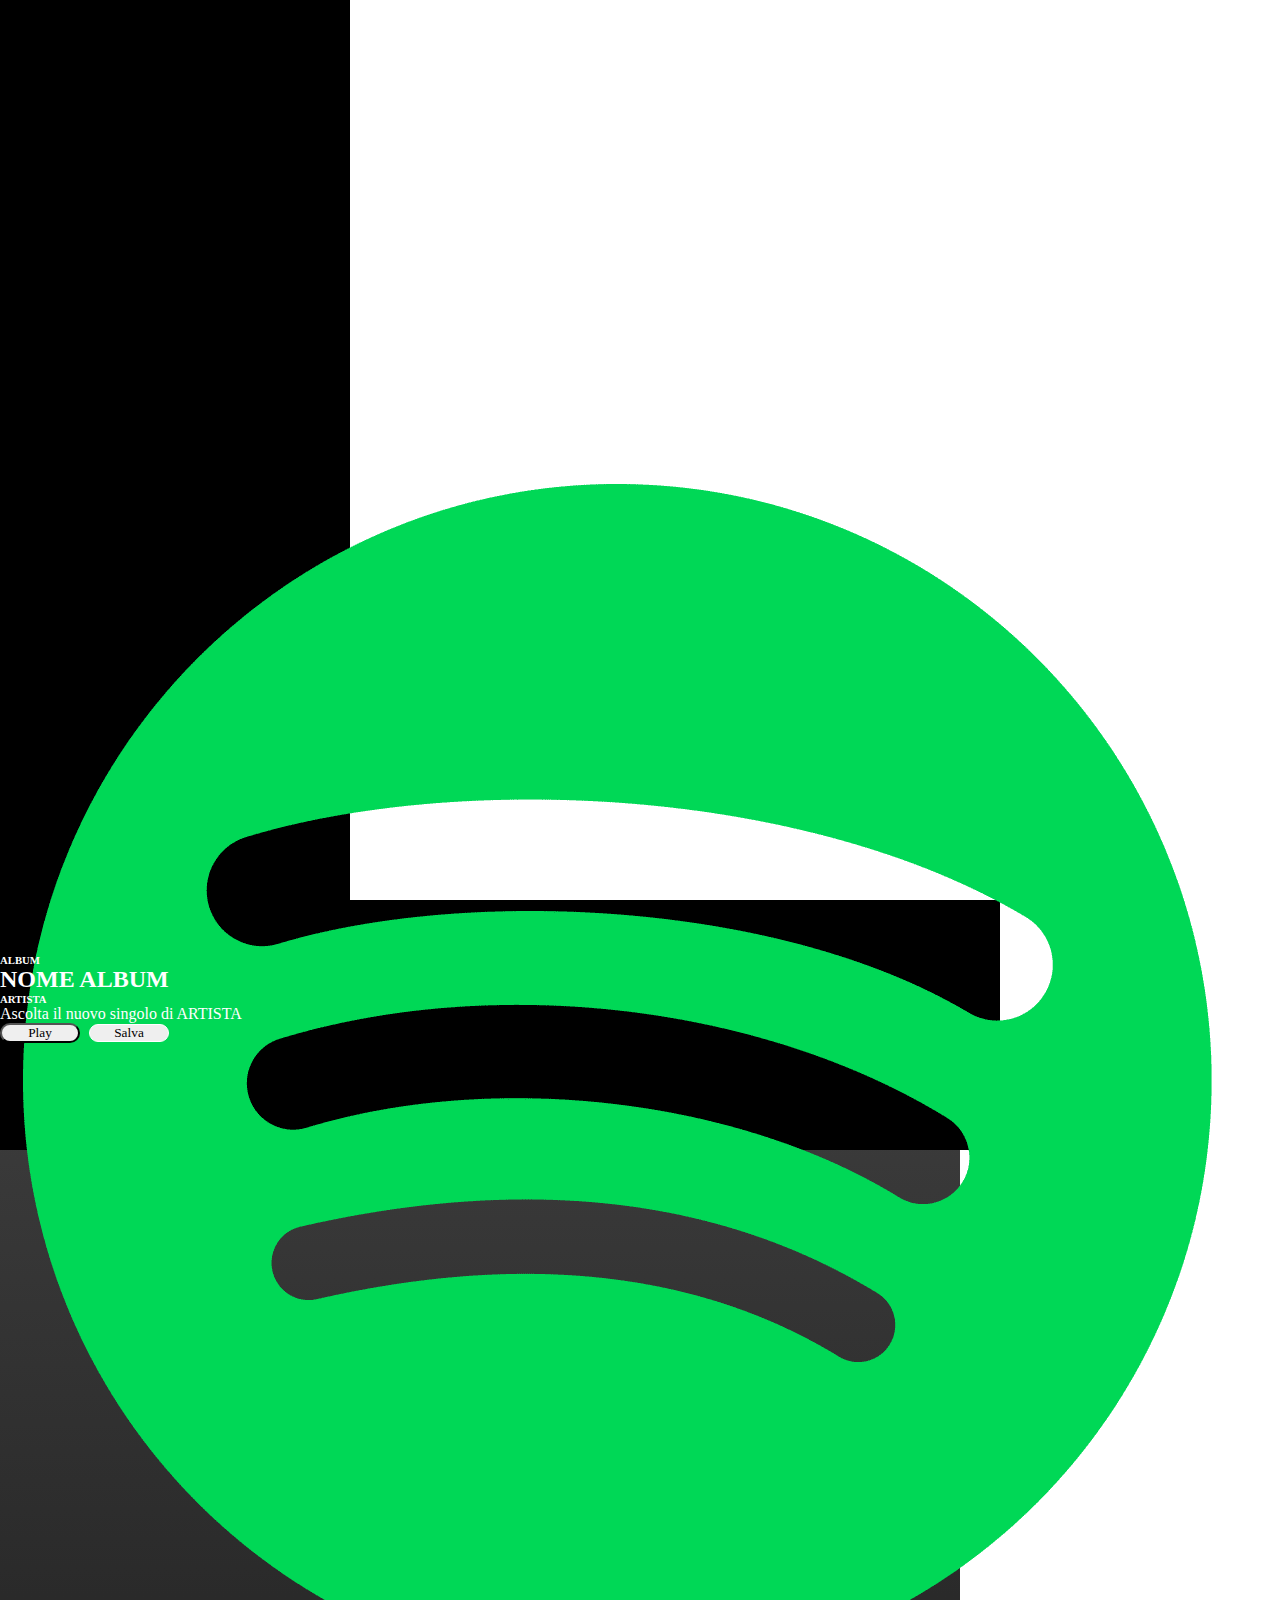
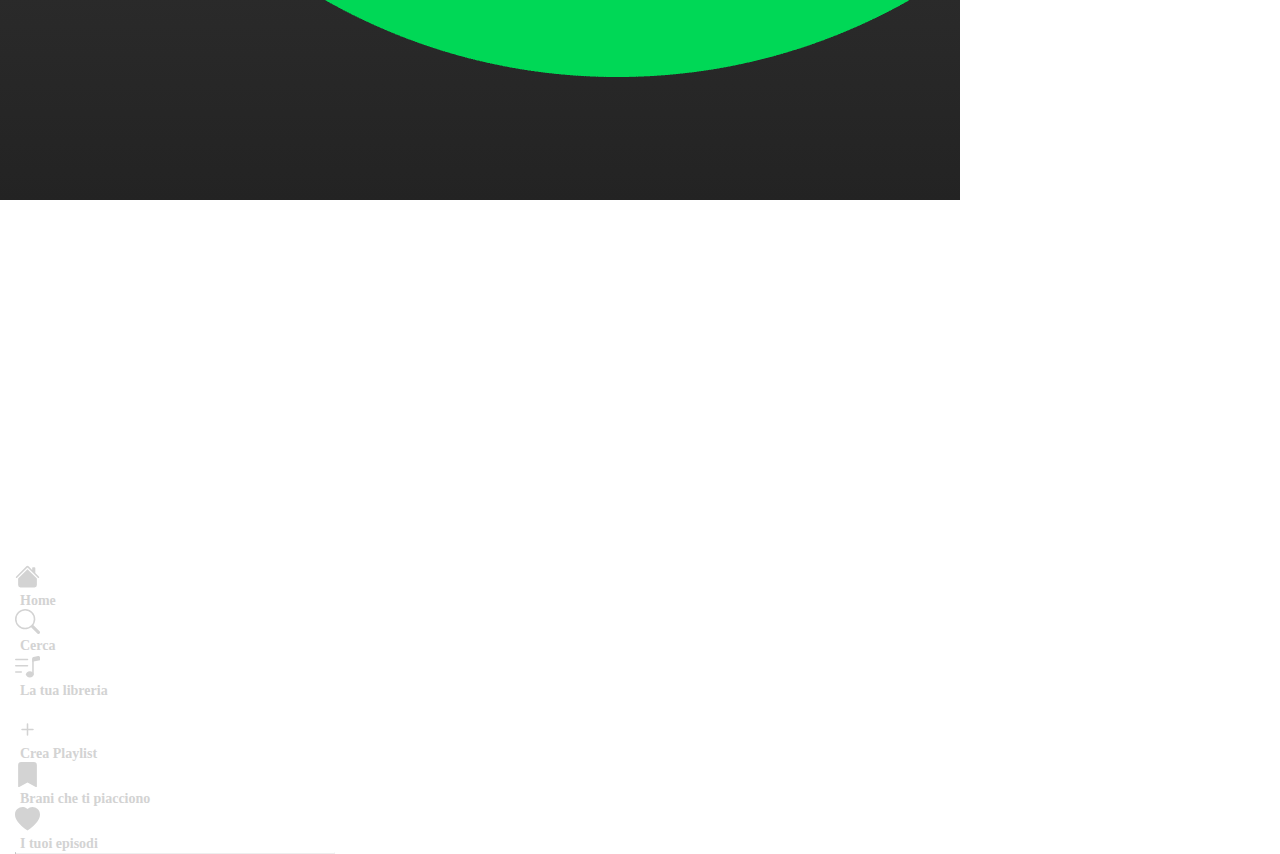
==== index.html @ 91a36e6e "update stile + creazione html" ====
<!DOCTYPE html>
<html lang="en">
  <head>
    <meta charset="utf-8" />
    <meta name="viewport" content="width=device-width, initial-scale=1" />
    <title>Bild-Week 3</title>
    <link rel="preload" href="assets/font/Gotham-Black.otf" as="font" type="font/woff" crossorigin>
    <link
      href="https://cdn.jsdelivr.net/npm/bootstrap@5.3.2/dist/css/bootstrap.min.css"
      rel="stylesheet"
      integrity="sha384-T3c6CoIi6uLrA9TneNEoa7RxnatzjcDSCmG1MXxSR1GAsXEV/Dwwykc2MPK8M2HN"
      crossorigin="anonymous"
    />
    <script
      src="https://cdn.jsdelivr.net/npm/bootstrap@5.3.2/dist/js/bootstrap.bundle.min.js"
      integrity="sha384-C6RzsynM9kWDrMNeT87bh95OGNyZPhcTNXj1NW7RuBCsyN/o0jlpcV8Qyq46cDfL"
      crossorigin="anonymous"
      defer
    ></script>
    <script src="./index.js" type="module"></script>
    <link rel="stylesheet" href="./style.css" />
  </head>
  <body class="d-flex">

    <div id="sideBar_sx" class="d-inline-block">
      <img class="w-25" src="./assets/Spotify-logo.png" alt="" />
      <div id="icons" class="d-flex flex-column">
        <div class="d-flex flex-column gap-3 pt-3">
          <div class="d-flex align-items-center gap-2 svgContainer">
            <svg
              xmlns="http://www.w3.org/2000/svg"
              width="25"
              height="25"
              fill="currentColor"
              class="bi bi-house-fill"
              viewBox="0 0 16 16"
            >
              <path
                d="M8.707 1.5a1 1 0 0 0-1.414 0L.646 8.146a.5.5 0 0 0 .708.708L8 2.207l6.646 6.647a.5.5 0 0 0 .708-.708L13 5.793V2.5a.5.5 0 0 0-.5-.5h-1a.5.5 0 0 0-.5.5v1.293z"
              />
              <path
                d="m8 3.293 6 6V13.5a1.5 1.5 0 0 1-1.5 1.5h-9A1.5 1.5 0 0 1 2 13.5V9.293z"
              />
            </svg>
            <h5>Home</h5>
          </div>
          <div class="d-flex align-items-center gap-2 svgContainer">
            <svg
              xmlns="http://www.w3.org/2000/svg"
              width="25"
              height="25"
              fill="currentColor"
              class="bi bi-search"
              viewBox="0 0 16 16"
            >
              <path
                d="M11.742 10.344a6.5 6.5 0 1 0-1.397 1.398h-.001q.044.06.098.115l3.85 3.85a1 1 0 0 0 1.415-1.414l-3.85-3.85a1 1 0 0 0-.115-.1zM12 6.5a5.5 5.5 0 1 1-11 0 5.5 5.5 0 0 1 11 0"
              />
            </svg>
            <h5>Cerca</h5>
          </div>
          <div class="d-flex align-items-center gap-2 svgContainer">
            <svg
              xmlns="http://www.w3.org/2000/svg"
              width="25"
              height="25"
              fill="currentColor"
              class="bi bi-music-note-list"
              viewBox="0 0 16 16"
            >
              <path
                d="M12 13c0 1.105-1.12 2-2.5 2S7 14.105 7 13s1.12-2 2.5-2 2.5.895 2.5 2"
              />
              <path fill-rule="evenodd" d="M12 3v10h-1V3z" />
              <path
                d="M11 2.82a1 1 0 0 1 .804-.98l3-.6A1 1 0 0 1 16 2.22V4l-5 1z"
              />
              <path
                fill-rule="evenodd"
                d="M0 11.5a.5.5 0 0 1 .5-.5H4a.5.5 0 0 1 0 1H.5a.5.5 0 0 1-.5-.5m0-4A.5.5 0 0 1 .5 7H8a.5.5 0 0 1 0 1H.5a.5.5 0 0 1-.5-.5m0-4A.5.5 0 0 1 .5 3H8a.5.5 0 0 1 0 1H.5a.5.5 0 0 1-.5-.5"
              />
            </svg>
            <h5>La tua libreria</h5>
          </div>
        </div>
        <br />
        <div class="d-flex flex-column gap-3">
          <div class="d-flex align-items-center gap-2 svgContainer">
            <svg
              xmlns="http://www.w3.org/2000/svg"
              width="25"
              height="25"
              fill="currentColor"
              class="bi bi-plus"
              viewBox="0 0 16 16"
            >
              <path
                d="M8 4a.5.5 0 0 1 .5.5v3h3a.5.5 0 0 1 0 1h-3v3a.5.5 0 0 1-1 0v-3h-3a.5.5 0 0 1 0-1h3v-3A.5.5 0 0 1 8 4"
              />
            </svg>
            <h5>Crea Playlist</h5>
          </div>
          <div class="d-flex align-items-center gap-2 svgContainer">
            <svg
              xmlns="http://www.w3.org/2000/svg"
              width="25"
              height="25"
              fill="currentColor"
              class="bi bi-bookmark-fill"
              viewBox="0 0 16 16"
            >
              <path
                d="M2 2v13.5a.5.5 0 0 0 .74.439L8 13.069l5.26 2.87A.5.5 0 0 0 14 15.5V2a2 2 0 0 0-2-2H4a2 2 0 0 0-2 2"
              />
            </svg>
            <h5>Brani che ti piacciono</h5>
          </div>
          <div class="d-flex align-items-center gap-2 svgContainer">
            <svg
              xmlns="http://www.w3.org/2000/svg"
              width="25"
              height="25"
              fill="currentColor"
              class="bi bi-heart-fill"
              viewBox="0 0 16 16"
            >
              <path
                fill-rule="evenodd"
                d="M8 1.314C12.438-3.248 23.534 4.735 8 15-7.534 4.736 3.562-3.248 8 1.314"
              />
            </svg>
            <h5>I tuoi episodi</h5>
          </div>
        </div>
        <hr />
      </div>
      <div id="playlists"></div>
    </div>

    <main id="main" class="">

      <div class="rettangolo m-auto mt-5 d-flex align-items-center">
        <img src="https://miro.medium.com/v2/resize:fit:681/1*EBOL4lka5QjcYoxj6AHp-g.png" class="" alt="">
        <div class="rettangolo-text d-flex flex-column gap-1">
          <h6>ALBUM</h6>
          <h2>NOME ALBUM</h2>
          <h6>ARTISTA</h6>
          <p>Ascolta il nuovo singolo di <span>ARTISTA</span></p>
          <div class="btn-container">
            <button class="btn btn-success text-black">Play</button>
            <button class="btn btn-dark">Salva</button>
          </div>
        </div>
      </div>

    </main>

  </body>
</html>
---- style.css ----
* {
  padding: 0;
  margin: 0;
  object-fit: cover;
  font-family: Gotham !important;
}

body {
  height: 100vh;
}

#sideBar_sx {
  width: 25%;
  background-color: black;
  color: lightgray;
  height: 100%;
  padding-inline: 15px;
}

#sideBar_sx svg {
  padding: 0 !important;
  opacity: 50;
}

#sideBar_sx h5 {
  margin: 0;
  margin-left: 5px;
  font-size: 14px;
}

.svgContainer:hover {
  cursor: pointer;
  color: white;
  opacity: 100;
}

hr {
  border-top: 1px solid white;
  opacity: 100;
}

#main {
  width: 75%;
  height: 100%;
  background: rgb(35, 35, 35);
  background: -moz-linear-gradient(
    0deg,
    rgba(35, 35, 35, 1) 0%,
    rgba(66, 66, 66, 1) 100%
  );
  background: -webkit-linear-gradient(
    0deg,
    rgba(35, 35, 35, 1) 0%,
    rgba(66, 66, 66, 1) 100%
  );
  background: linear-gradient(
    0deg,
    rgba(35, 35, 35, 1) 0%,
    rgba(66, 66, 66, 1) 100%
  );
  filter: progid:DXImageTransform.Microsoft.gradient(startColorstr="#232323",endColorstr="#424242",GradientType=1);
}

/* main */

.rettangolo {
  width: 1000px;
  height: 250px;
  background-color: black;
  color: white;
}

.rettangolo img {
  width: 200px;
  margin: 25px;
}

.rettangolo button {
  font-weight: 500;
  width: 80px;
  border-radius: 25px;
  margin-right: 5px;
}

.btn-dark {
    border: 1px solid white;
}
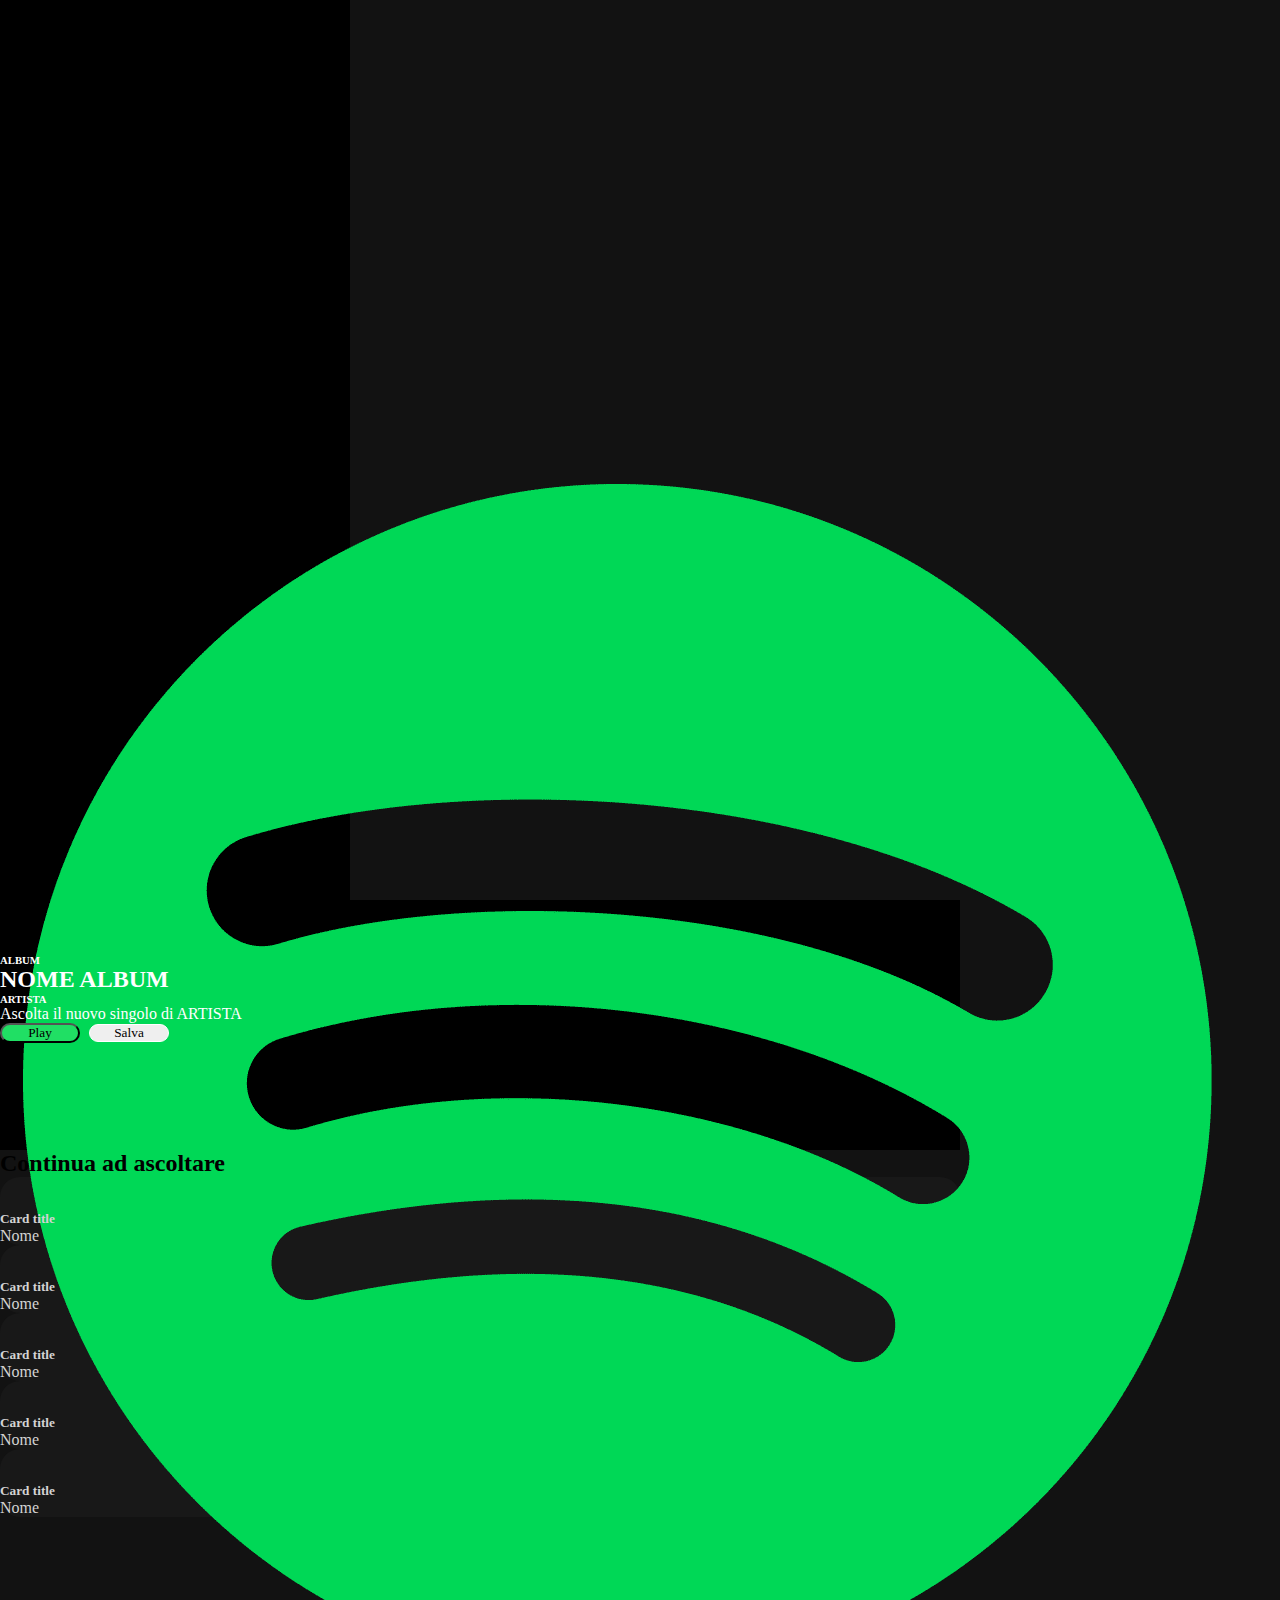
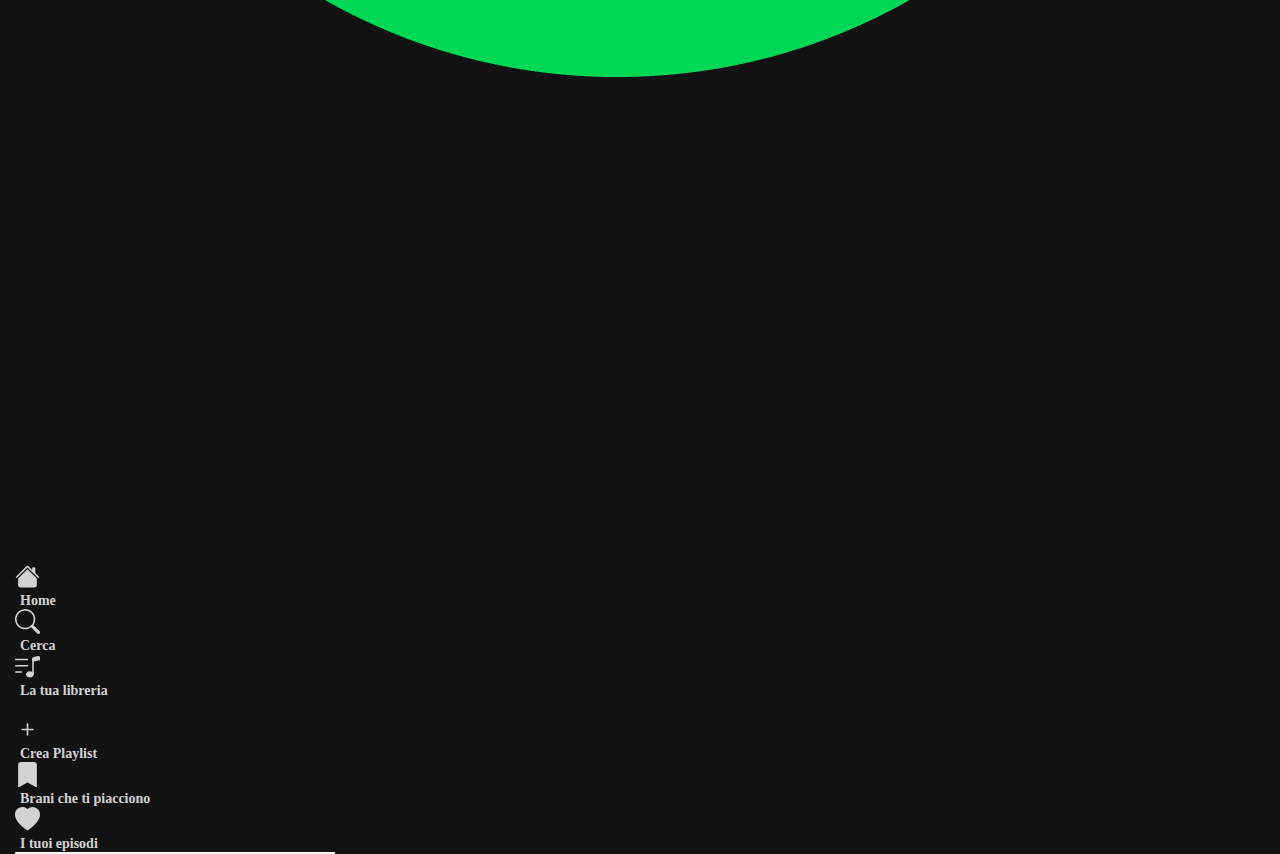
==== commit 7ab772d9: "up stili" ====
--- a/index.html
+++ b/index.html
@@ -3,8 +3,14 @@
   <head>
     <meta charset="utf-8" />
     <meta name="viewport" content="width=device-width, initial-scale=1" />
-    <title>Bild-Week 3</title>
-    <link rel="preload" href="assets/font/Gotham-Black.otf" as="font" type="font/woff" crossorigin>
+    <title>Build-Week 3</title>
+    <link
+      rel="preload"
+      href="assets/font/Gotham-Black.otf"
+      as="font"
+      type="font/woff"
+      crossorigin
+    />
     <link
       href="https://cdn.jsdelivr.net/npm/bootstrap@5.3.2/dist/css/bootstrap.min.css"
       rel="stylesheet"
@@ -21,7 +27,6 @@
     <link rel="stylesheet" href="./style.css" />
   </head>
   <body class="d-flex">
-
     <div id="sideBar_sx" class="d-inline-block">
       <img class="w-25" src="./assets/Spotify-logo.png" alt="" />
       <div id="icons" class="d-flex flex-column">
@@ -137,10 +142,13 @@
       <div id="playlists"></div>
     </div>
 
-    <main id="main" class="">
-
-      <div class="rettangolo m-auto mt-5 d-flex align-items-center">
-        <img src="https://miro.medium.com/v2/resize:fit:681/1*EBOL4lka5QjcYoxj6AHp-g.png" class="" alt="">
+    <main id="main" class="container">
+      <div class="rettangolo mt-5 d-flex align-items-center">
+        <img
+          src="https://miro.medium.com/v2/resize:fit:681/1*EBOL4lka5QjcYoxj6AHp-g.png"
+          class=""
+          alt=""
+        />
         <div class="rettangolo-text d-flex flex-column gap-1">
           <h6>ALBUM</h6>
           <h2>NOME ALBUM</h2>
@@ -153,7 +161,78 @@
         </div>
       </div>
 
+      <div class="mt-4">
+        <h2 class="text-white">Continua ad ascoltare</h2>
+        <div
+          class="card-container d-flex row justify-content-between mt-4"
+        >
+          <div class="card d-flex align-items-start col-lg-2">
+            <img
+              src="https://miro.medium.com/v2/resize:fit:681/1*EBOL4lka5QjcYoxj6AHp-g.png"
+              class="album-img"
+              alt=""
+            />
+            <div class="card-body pt-0">
+              <h5 class="card-title text-white">Card title</h5>
+              <p class="card-text">
+                Nome
+              </p>
+            </div>
+          </div>
+          <div class="card d-flex align-items-start col-lg-2">
+            <img
+              src="https://miro.medium.com/v2/resize:fit:681/1*EBOL4lka5QjcYoxj6AHp-g.png"
+              class="album-img"
+              alt=""
+            />
+            <div class="card-body pt-0">
+              <h5 class="card-title text-white">Card title</h5>
+              <p class="card-text">
+                Nome
+              </p>
+            </div>
+          </div>
+          <div class="card d-flex align-items-start col-lg-2">
+            <img
+              src="https://miro.medium.com/v2/resize:fit:681/1*EBOL4lka5QjcYoxj6AHp-g.png"
+              class="album-img"
+              alt=""
+            />
+            <div class="card-body pt-0">
+              <h5 class="card-title text-white">Card title</h5>
+              <p class="card-text">
+                Nome
+              </p>
+            </div>
+          </div>
+          <div class="card d-flex align-items-start col-lg-2">
+            <img
+              src="https://miro.medium.com/v2/resize:fit:681/1*EBOL4lka5QjcYoxj6AHp-g.png"
+              class="album-img"
+              alt=""
+            />
+            <div class="card-body pt-0">
+              <h5 class="card-title text-white">Card title</h5>
+              <p class="card-text">
+                Nome
+              </p>
+            </div>
+          </div>
+          <div class="card d-flex align-items-start col-lg-2">
+            <img
+              src="https://miro.medium.com/v2/resize:fit:681/1*EBOL4lka5QjcYoxj6AHp-g.png"
+              class="album-img"
+              alt=""
+            />
+            <div class="card-body pt-0">
+              <h5 class="card-title text-white">Card title</h5>
+              <p class="card-text"> 
+                Nome
+              </p>
+            </div>
+          </div>
+        </div>
+      </div>
     </main>
-
   </body>
 </html>
--- a/style.css
+++ b/style.css
@@ -7,6 +7,7 @@
 
 body {
   height: 100vh;
+  background-color:#121212;
 }
 
 #sideBar_sx {
@@ -42,29 +43,16 @@
 #main {
   width: 75%;
   height: 100%;
-  background: rgb(35, 35, 35);
-  background: -moz-linear-gradient(
-    0deg,
-    rgba(35, 35, 35, 1) 0%,
-    rgba(66, 66, 66, 1) 100%
-  );
-  background: -webkit-linear-gradient(
-    0deg,
-    rgba(35, 35, 35, 1) 0%,
-    rgba(66, 66, 66, 1) 100%
-  );
-  background: linear-gradient(
-    0deg,
-    rgba(35, 35, 35, 1) 0%,
-    rgba(66, 66, 66, 1) 100%
-  );
-  filter: progid:DXImageTransform.Microsoft.gradient(startColorstr="#232323",endColorstr="#424242",GradientType=1);
+}
+
+.btn-success {
+  background-color: #20DF64;
 }
 
 /* main */
 
 .rettangolo {
-  width: 1000px;
+  width: 100%;
   height: 250px;
   background-color: black;
   color: white;
@@ -85,3 +73,23 @@
 .btn-dark {
     border: 1px solid white;
 }
+
+.card {
+  border-radius: 20px;
+  background-color: #181818;
+  color: lightgray;
+  padding: 0;
+}
+
+.card:hover {
+  background-color: #282828;
+  cursor: pointer;
+}
+
+.album-img {
+  width: 100%;
+  padding: 15px;
+  border-radius: 25px;
+}
+
+
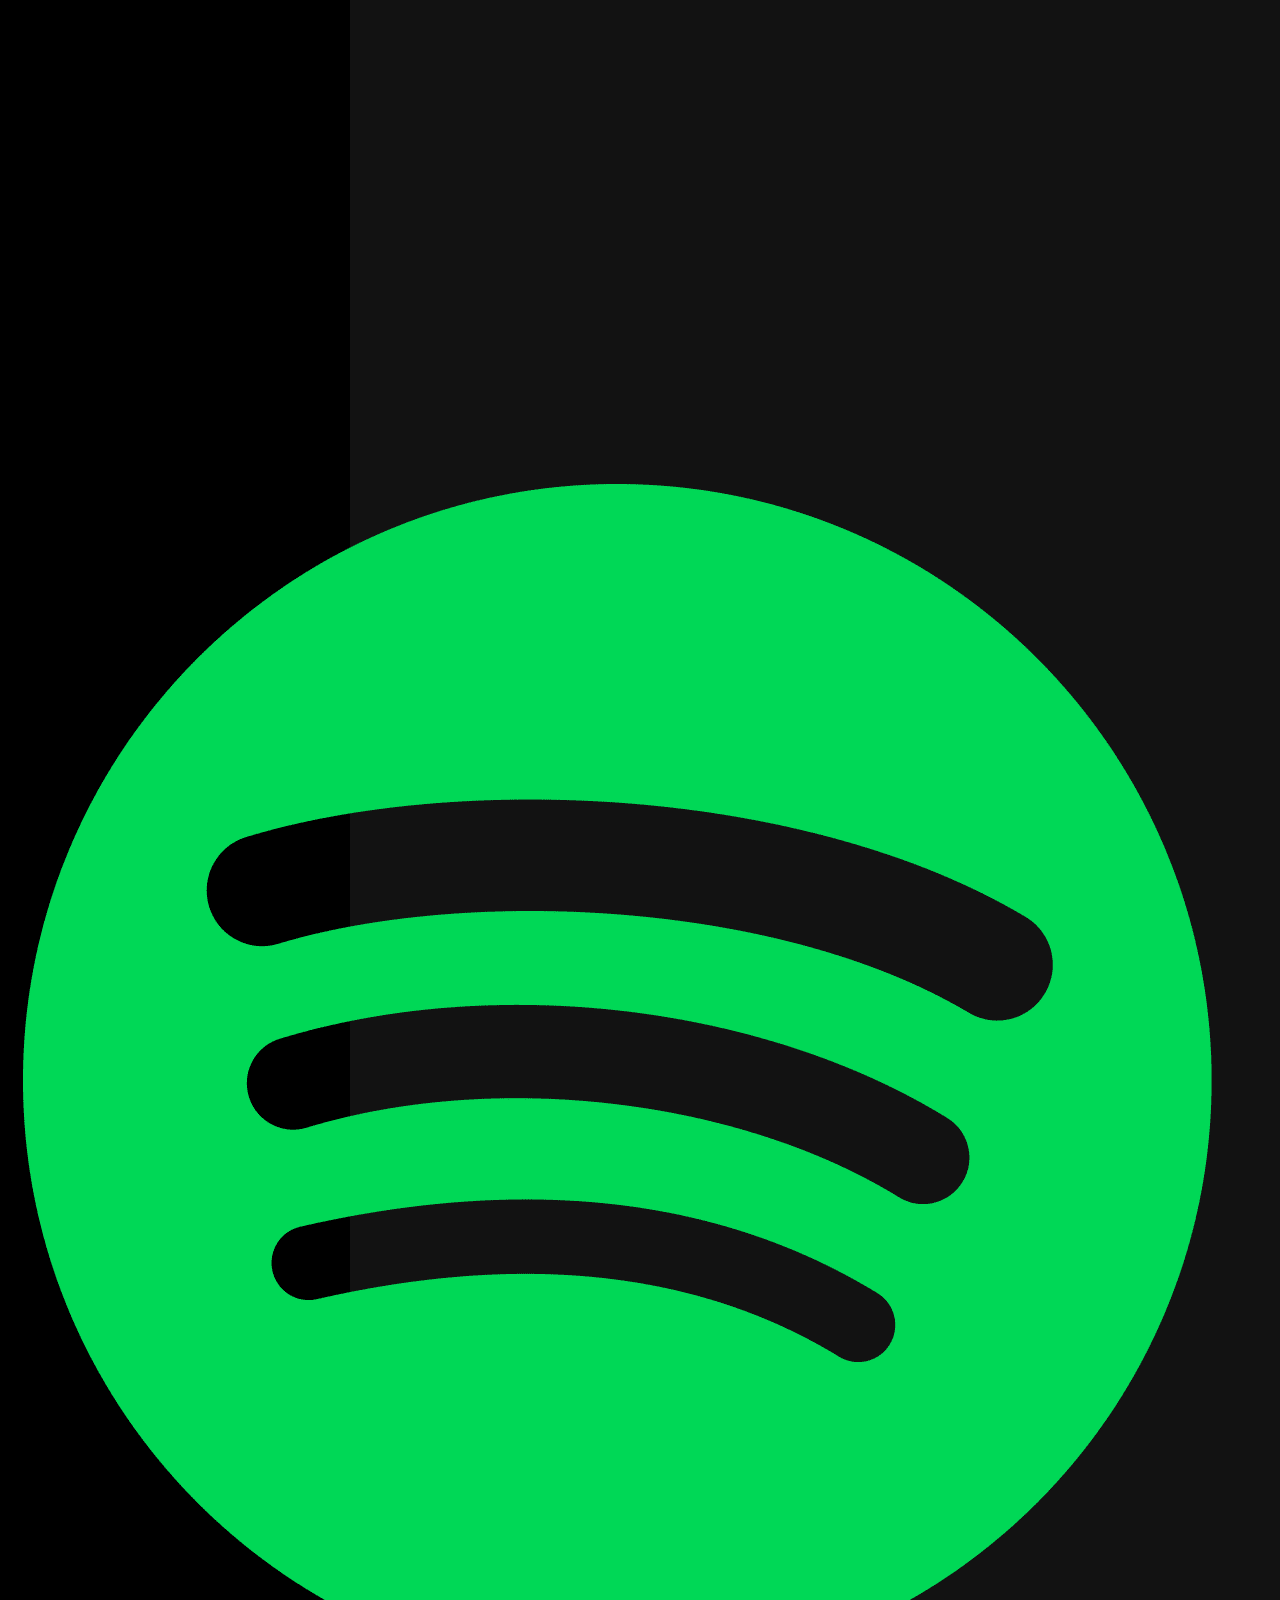
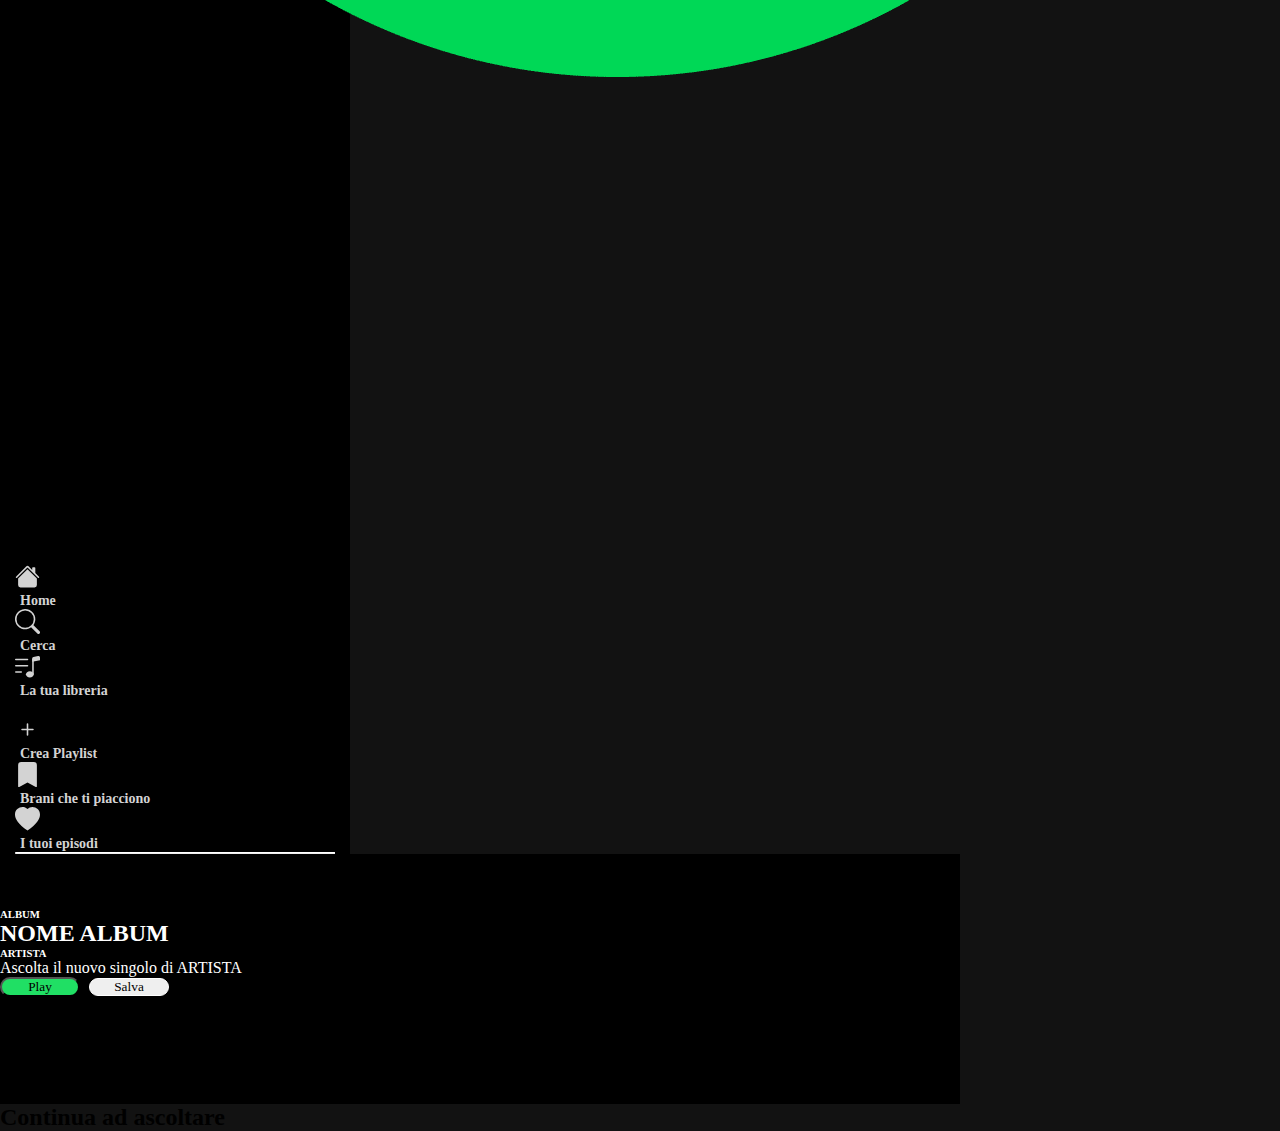
==== commit 636101a2: "update prima fetch + listener" ====
--- a/index.html
+++ b/index.html
@@ -163,74 +163,9 @@
 
       <div class="mt-4">
         <h2 class="text-white">Continua ad ascoltare</h2>
-        <div
-          class="card-container d-flex row justify-content-between mt-4"
+        <div id="card-container"
+          class="card-container d-flex row justify-content-between mt-4 gap-4 flex-wrap"
         >
-          <div class="card d-flex align-items-start col-lg-2">
-            <img
-              src="https://miro.medium.com/v2/resize:fit:681/1*EBOL4lka5QjcYoxj6AHp-g.png"
-              class="album-img"
-              alt=""
-            />
-            <div class="card-body pt-0">
-              <h5 class="card-title text-white">Card title</h5>
-              <p class="card-text">
-                Nome
-              </p>
-            </div>
-          </div>
-          <div class="card d-flex align-items-start col-lg-2">
-            <img
-              src="https://miro.medium.com/v2/resize:fit:681/1*EBOL4lka5QjcYoxj6AHp-g.png"
-              class="album-img"
-              alt=""
-            />
-            <div class="card-body pt-0">
-              <h5 class="card-title text-white">Card title</h5>
-              <p class="card-text">
-                Nome
-              </p>
-            </div>
-          </div>
-          <div class="card d-flex align-items-start col-lg-2">
-            <img
-              src="https://miro.medium.com/v2/resize:fit:681/1*EBOL4lka5QjcYoxj6AHp-g.png"
-              class="album-img"
-              alt=""
-            />
-            <div class="card-body pt-0">
-              <h5 class="card-title text-white">Card title</h5>
-              <p class="card-text">
-                Nome
-              </p>
-            </div>
-          </div>
-          <div class="card d-flex align-items-start col-lg-2">
-            <img
-              src="https://miro.medium.com/v2/resize:fit:681/1*EBOL4lka5QjcYoxj6AHp-g.png"
-              class="album-img"
-              alt=""
-            />
-            <div class="card-body pt-0">
-              <h5 class="card-title text-white">Card title</h5>
-              <p class="card-text">
-                Nome
-              </p>
-            </div>
-          </div>
-          <div class="card d-flex align-items-start col-lg-2">
-            <img
-              src="https://miro.medium.com/v2/resize:fit:681/1*EBOL4lka5QjcYoxj6AHp-g.png"
-              class="album-img"
-              alt=""
-            />
-            <div class="card-body pt-0">
-              <h5 class="card-title text-white">Card title</h5>
-              <p class="card-text"> 
-                Nome
-              </p>
-            </div>
-          </div>
         </div>
       </div>
     </main>
--- a/style.css
+++ b/style.css
@@ -6,7 +6,6 @@
 }
 
 body {
-  height: 100vh;
   background-color:#121212;
 }
 
@@ -14,7 +13,6 @@
   width: 25%;
   background-color: black;
   color: lightgray;
-  height: 100%;
   padding-inline: 15px;
 }
 
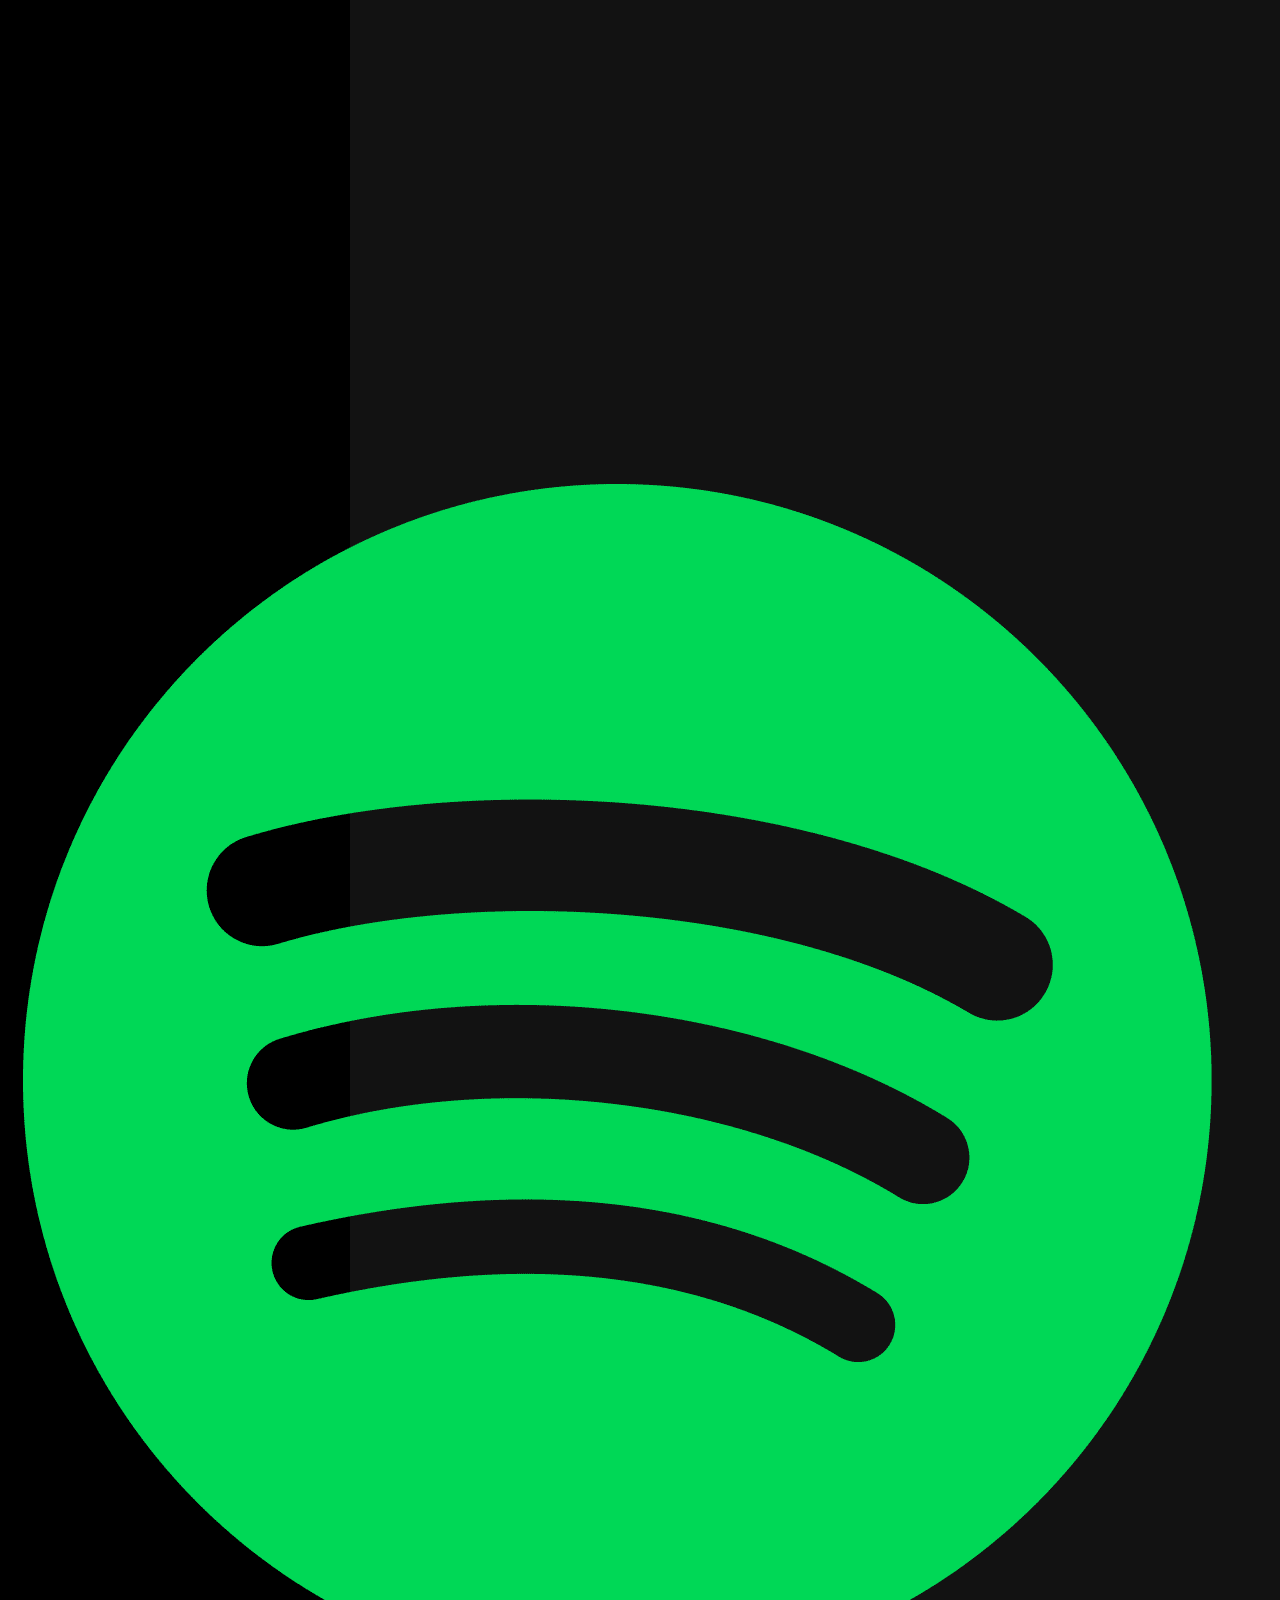
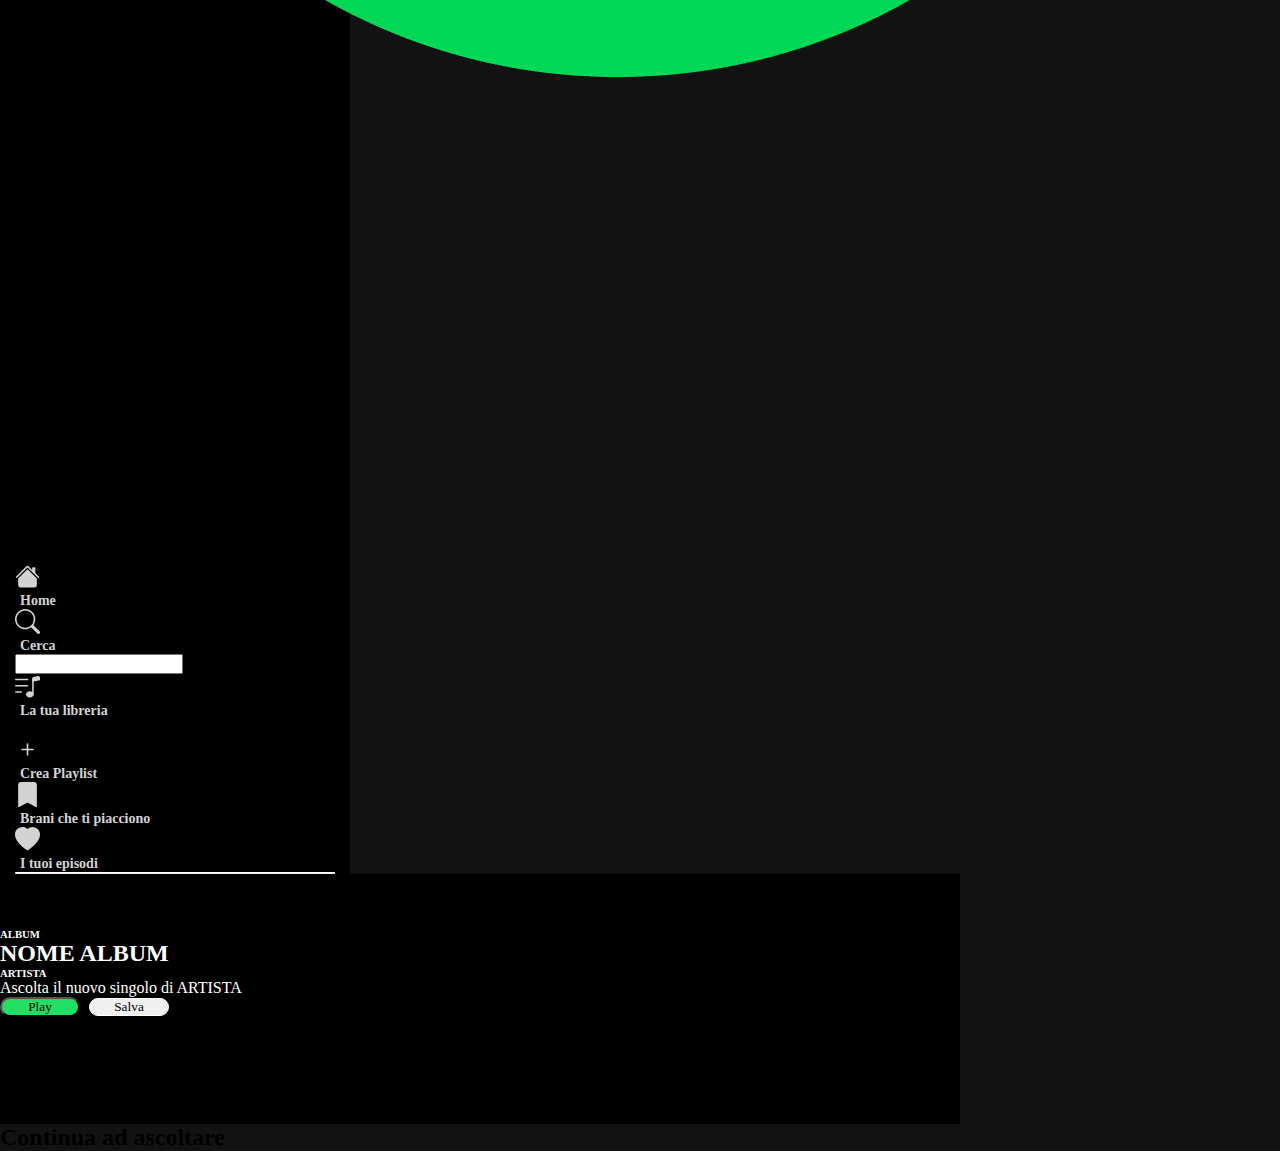
==== commit b6b1a892: "up fetch" ====
--- a/index.html
+++ b/index.html
@@ -62,7 +62,8 @@
                 d="M11.742 10.344a6.5 6.5 0 1 0-1.397 1.398h-.001q.044.06.098.115l3.85 3.85a1 1 0 0 0 1.415-1.414l-3.85-3.85a1 1 0 0 0-.115-.1zM12 6.5a5.5 5.5 0 1 1-11 0 5.5 5.5 0 0 1 11 0"
               />
             </svg>
-            <h5>Cerca</h5>
+            <h5 id="search">Cerca</h5>
+            <input id="input" type="text" class="d-none">
           </div>
           <div class="d-flex align-items-center gap-2 svgContainer">
             <svg
--- a/style.css
+++ b/style.css
@@ -2,7 +2,7 @@
   padding: 0;
   margin: 0;
   object-fit: cover;
-  font-family: Gotham !important;
+  font-family: 'Gotham';
 }
 
 body {
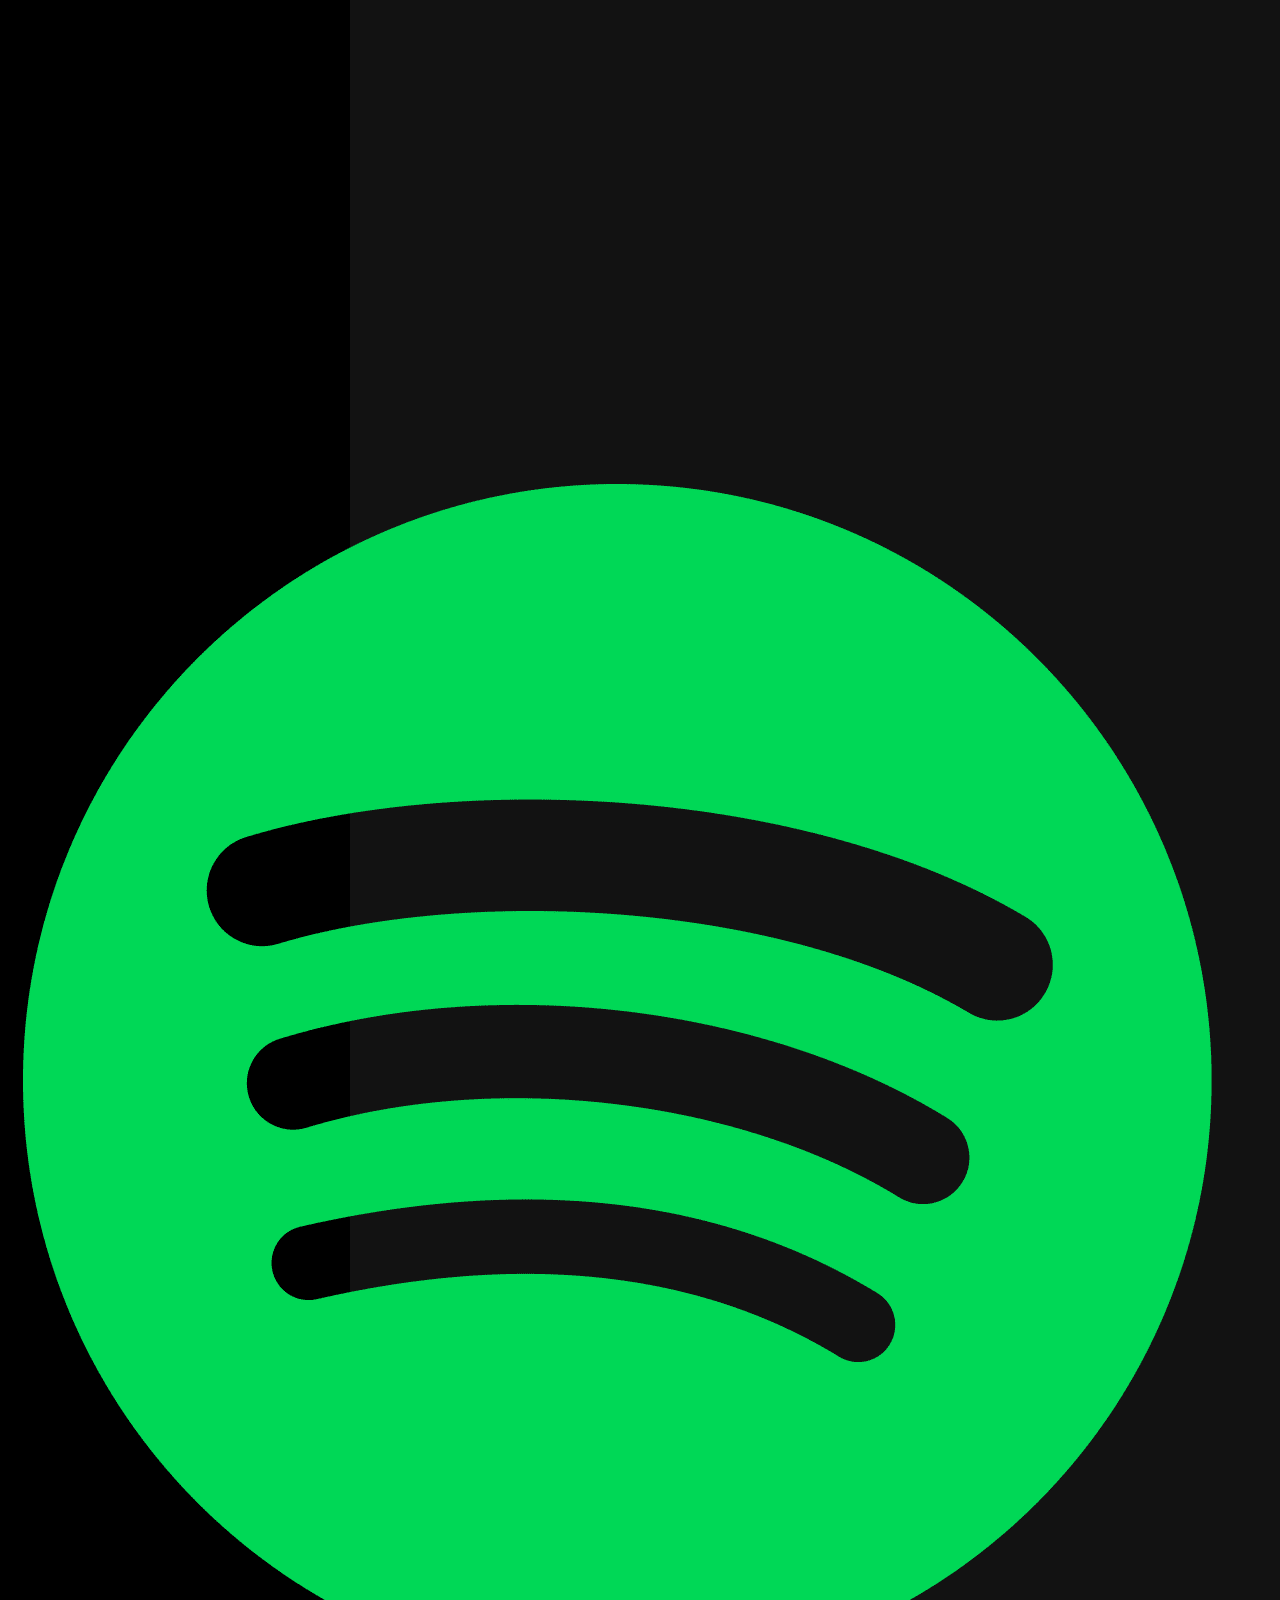
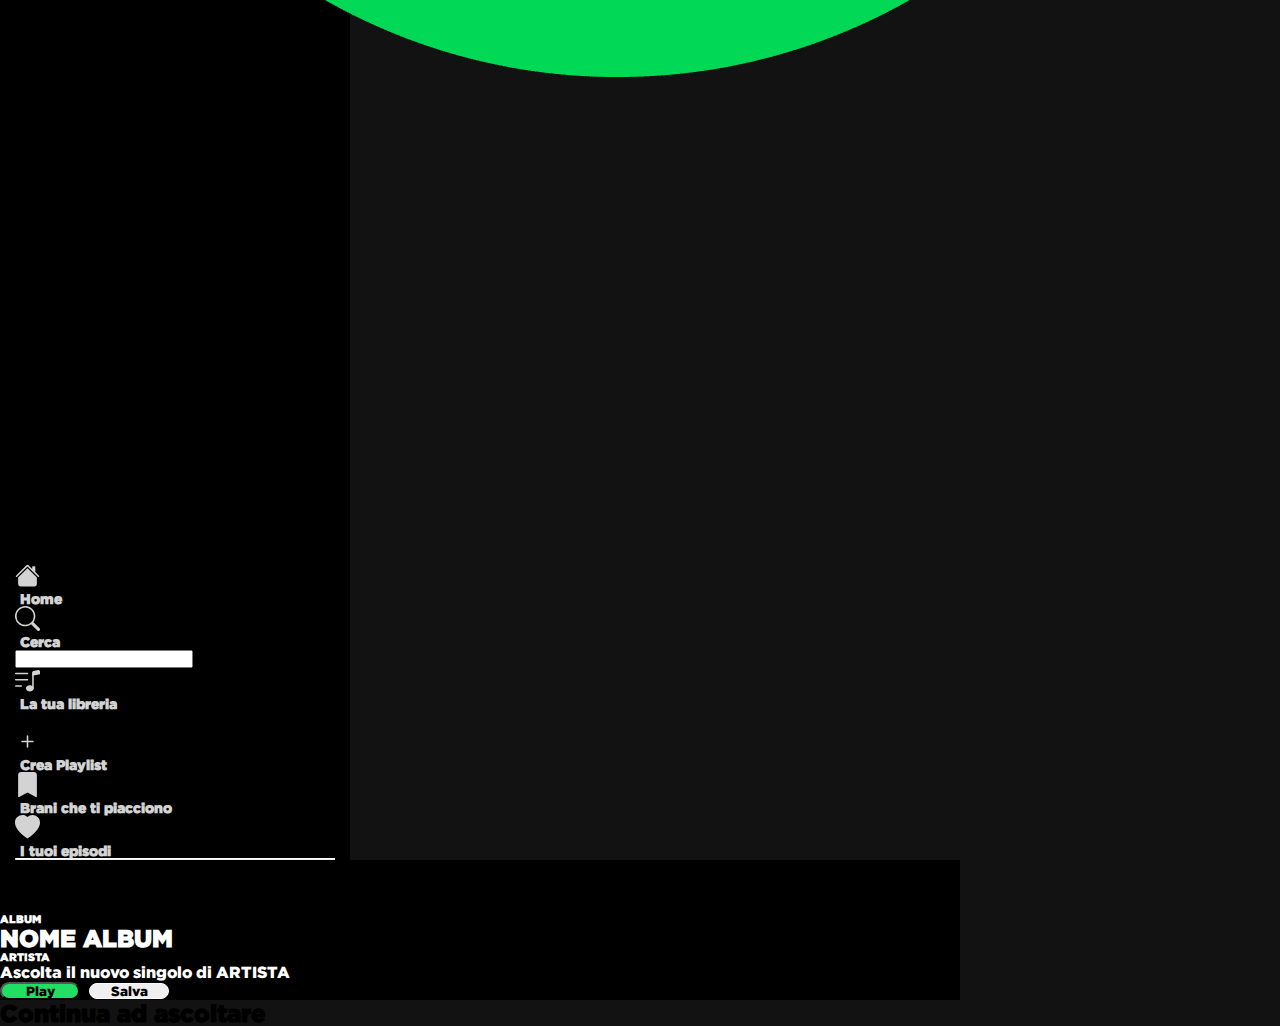
==== commit c2bbd822: "update" ====
--- a/index.html
+++ b/index.html
@@ -27,7 +27,7 @@
     <link rel="stylesheet" href="./style.css" />
   </head>
   <body class="d-flex">
-    <div id="sideBar_sx" class="d-inline-block">
+    <div id="sideBar_sx" class="d-inline-block d-lg-block d-none">
       <img class="w-25" src="./assets/Spotify-logo.png" alt="" />
       <div id="icons" class="d-flex flex-column">
         <div class="d-flex flex-column gap-3 pt-3">
@@ -143,14 +143,14 @@
       <div id="playlists"></div>
     </div>
 
-    <main id="main" class="container">
-      <div class="rettangolo mt-5 d-flex align-items-center">
+    <main id="main" class="container col-md-12">
+      <div class="rettangolo mt-5 d-flex align-items-center flex-wrap">
         <img
           src="https://miro.medium.com/v2/resize:fit:681/1*EBOL4lka5QjcYoxj6AHp-g.png"
           class=""
           alt=""
         />
-        <div class="rettangolo-text d-flex flex-column gap-1">
+        <div class="rettangolo-text d-flex flex-column gap-1 m-2">
           <h6>ALBUM</h6>
           <h2>NOME ALBUM</h2>
           <h6>ARTISTA</h6>
@@ -165,7 +165,7 @@
       <div class="mt-4">
         <h2 class="text-white">Continua ad ascoltare</h2>
         <div id="card-container"
-          class="card-container d-flex row justify-content-between mt-4 gap-4 flex-wrap"
+          class="card-container d-flex row justify-content-evenly mt-4 gap-4 flex-wrap"
         >
         </div>
       </div>
--- a/style.css
+++ b/style.css
@@ -1,8 +1,13 @@
+@font-face {
+  font-family: Gotham;
+  src: url('./assets/font/Gotham-Black.otf')  format('opentype');
+}
+
 * {
   padding: 0;
   margin: 0;
   object-fit: cover;
-  font-family: 'Gotham';
+  font-family: Gotham;
 }
 
 body {
@@ -51,7 +56,7 @@
 
 .rettangolo {
   width: 100%;
-  height: 250px;
+  height: 10%;
   background-color: black;
   color: white;
 }
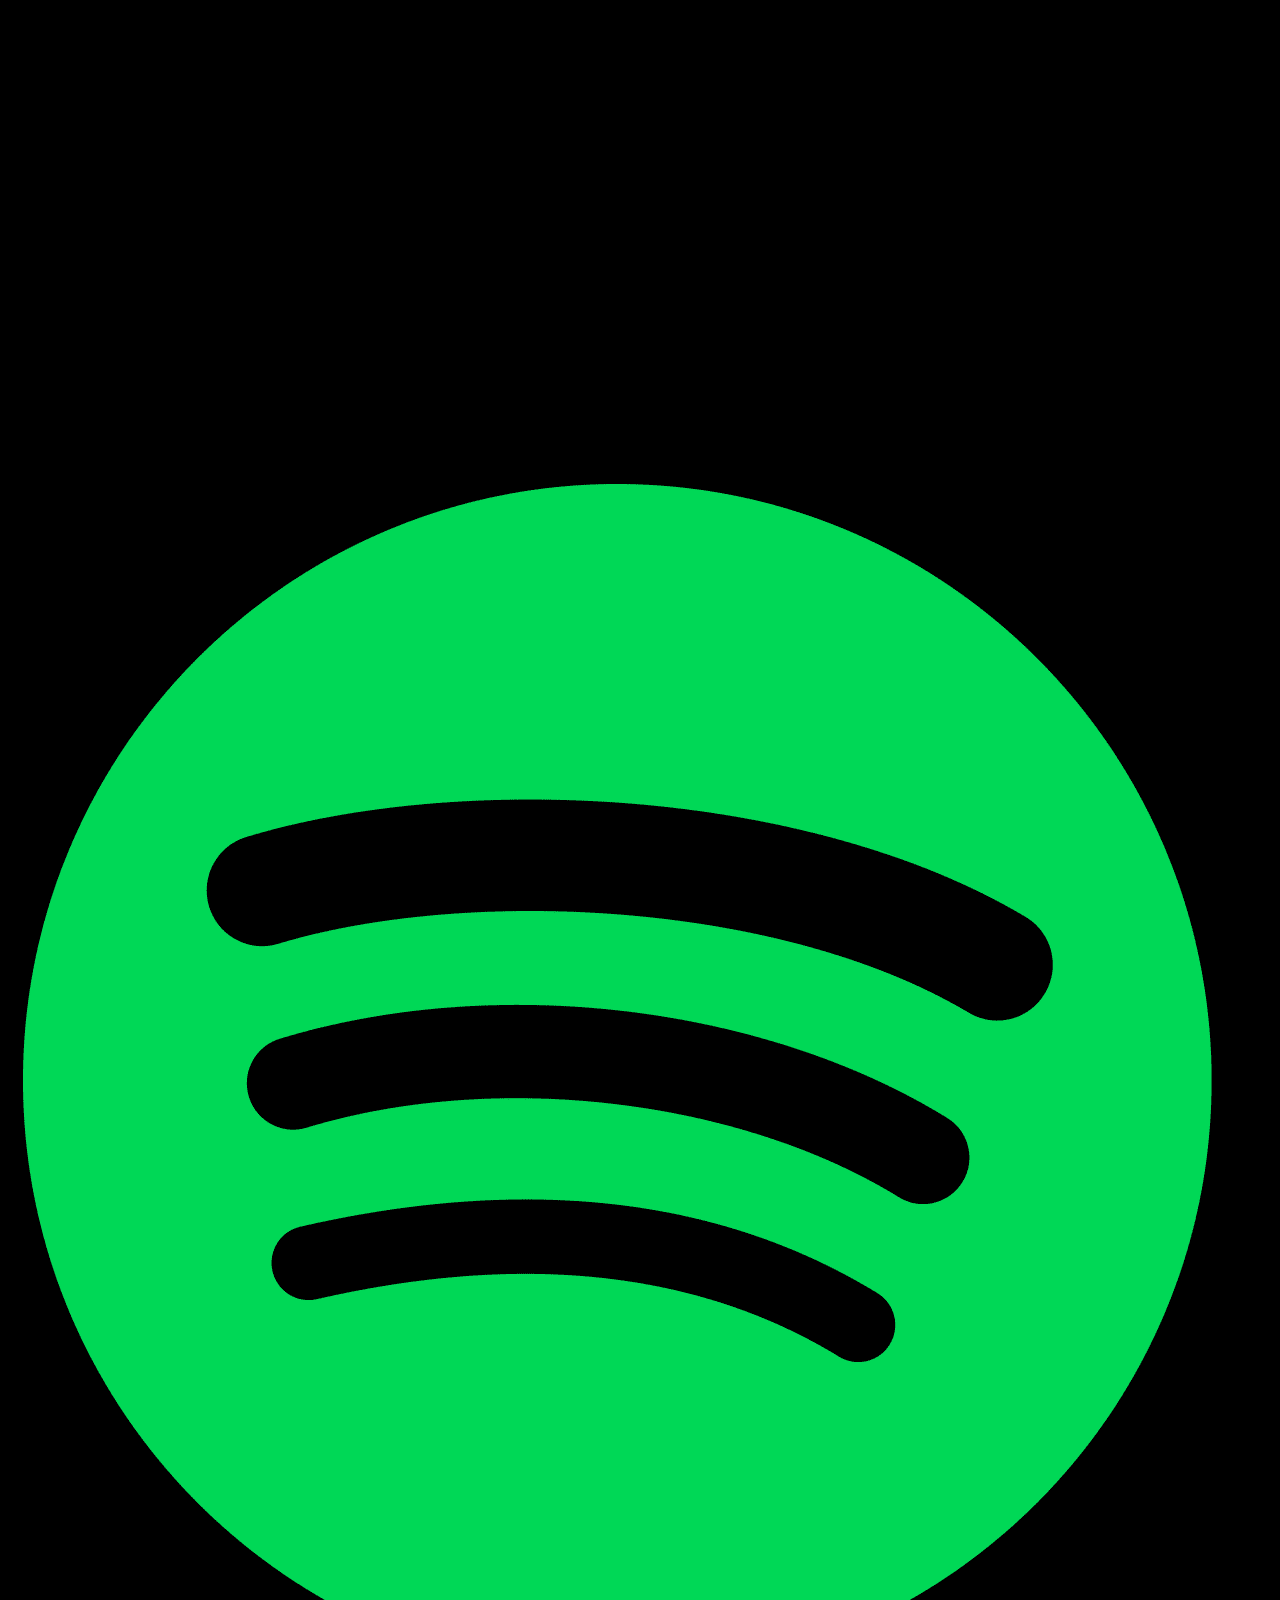
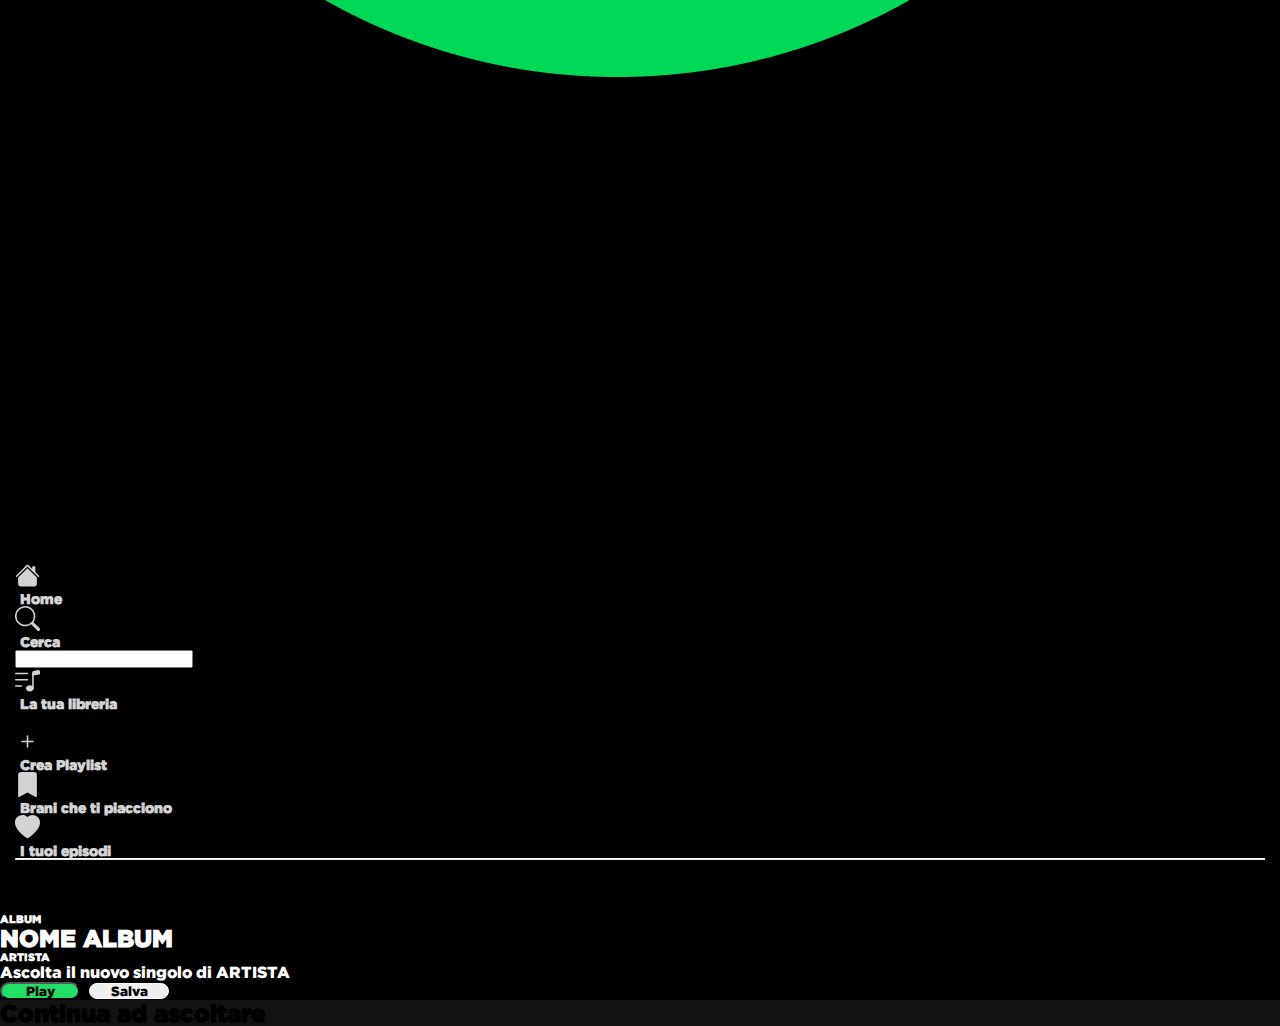
==== commit 09b393d8: "update addedId" ====
--- a/index.html
+++ b/index.html
@@ -26,8 +26,8 @@
     <script src="./index.js" type="module"></script>
     <link rel="stylesheet" href="./style.css" />
   </head>
-  <body class="d-flex">
-    <div id="sideBar_sx" class="d-inline-block d-lg-block d-none">
+  <body class="d-flex row flex-wrap">
+    <div id="sideBar_sx" class="col-md-12 col-lg-3 px-4">
       <img class="w-25" src="./assets/Spotify-logo.png" alt="" />
       <div id="icons" class="d-flex flex-column">
         <div class="d-flex flex-column gap-3 pt-3">
@@ -63,7 +63,7 @@
               />
             </svg>
             <h5 id="search">Cerca</h5>
-            <input id="input" type="text" class="d-none">
+            <input id="input" type="text" class="d-none" />
           </div>
           <div class="d-flex align-items-center gap-2 svgContainer">
             <svg
@@ -143,7 +143,7 @@
       <div id="playlists"></div>
     </div>
 
-    <main id="main" class="container col-md-12">
+    <main id="main" class="container col-md-12 col-lg-9 px-4">
       <div class="rettangolo mt-5 d-flex align-items-center flex-wrap">
         <img
           src="https://miro.medium.com/v2/resize:fit:681/1*EBOL4lka5QjcYoxj6AHp-g.png"
@@ -164,10 +164,10 @@
 
       <div class="mt-4">
         <h2 class="text-white">Continua ad ascoltare</h2>
-        <div id="card-container"
+        <div
+          id="card-container"
           class="card-container d-flex row justify-content-evenly mt-4 gap-4 flex-wrap"
-        >
-        </div>
+        ></div>
       </div>
     </main>
   </body>
--- a/style.css
+++ b/style.css
@@ -1,6 +1,6 @@
 @font-face {
   font-family: Gotham;
-  src: url('./assets/font/Gotham-Black.otf')  format('opentype');
+  src: url("./assets/font/Gotham-Black.otf") format("opentype");
 }
 
 * {
@@ -11,11 +11,11 @@
 }
 
 body {
-  background-color:#121212;
+  background-color: #121212;
 }
 
 #sideBar_sx {
-  width: 25%;
+  min-width: 25%;
   background-color: black;
   color: lightgray;
   padding-inline: 15px;
@@ -43,20 +43,20 @@
   opacity: 100;
 }
 
-#main {
+/* #main {
   width: 75%;
   height: 100%;
-}
+} */
 
 .btn-success {
-  background-color: #20DF64;
+  background-color: #20df64;
 }
 
 /* main */
 
 .rettangolo {
   width: 100%;
-  height: 10%;
+  /* height: 10%; */
   background-color: black;
   color: white;
 }
@@ -74,7 +74,7 @@
 }
 
 .btn-dark {
-    border: 1px solid white;
+  border: 1px solid white;
 }
 
 .card {
@@ -94,5 +94,3 @@
   padding: 15px;
   border-radius: 25px;
 }
-
-
